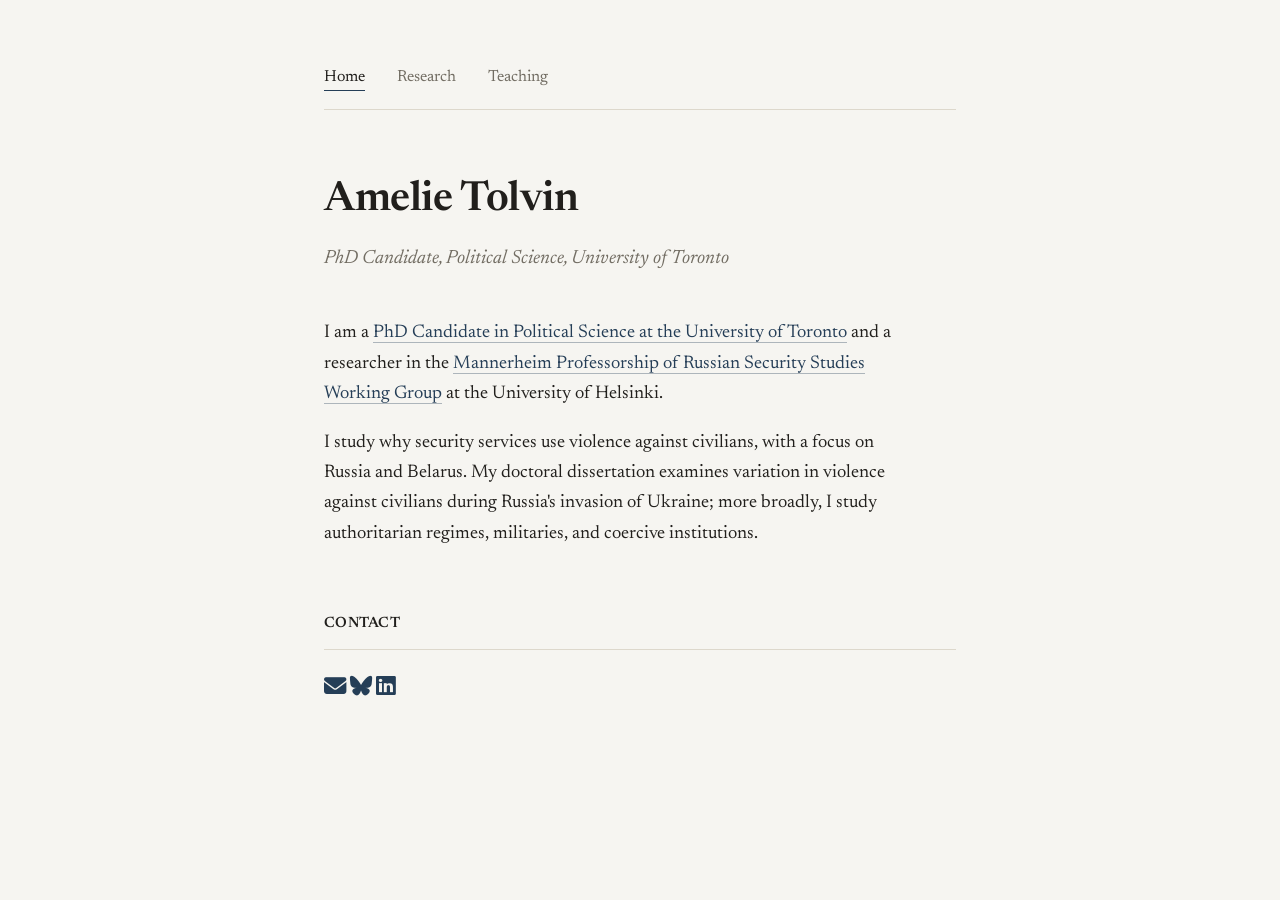
==== index.html @ df2ebe45 "Update index.html" ====
<!DOCTYPE html>
<html lang="en">
<head>
  <meta charset="UTF-8">
  <meta name="viewport" content="width=device-width, initial-scale=1.0">
  <title>Amelie Tolvin</title>
  <link rel="stylesheet" href="https://cdnjs.cloudflare.com/ajax/libs/font-awesome/6.7.2/css/all.min.css">
  <link rel="preconnect" href="https://fonts.googleapis.com">
  <link rel="preconnect" href="https://fonts.gstatic.com" crossorigin>
  <link href="https://fonts.googleapis.com/css2?family=Newsreader:ital,wght@0,400;0,600;1,400&display=swap" rel="stylesheet">
  <link rel="stylesheet" href="style.css">
</head>
<body>
  <div class="wrap">

    <!-- ============ NAVIGATION ============ -->
    <nav>
      <a href="/" class="active">Home</a>
      <a href="research.html">Research</a>
      <a href="teaching.html">Teaching</a>
    </nav>

    <!-- ============ INTRO ============ -->
    <header>
      <h1>Amelie Tolvin</h1>
      <p class="tagline">PhD Candidate, Political Science, University of Toronto</p>
      <p>
        I am a <a href="https://www.politics.utoronto.ca/people/directories/graduate-students/amelie-tolvin">PhD Candidate in Political Science at the University of Toronto</a>
        and a researcher in the
        <a href="https://www.helsinki.fi/en/researchgroups/the-mannerheim-professorship-of-russian-security-studies-working-group">Mannerheim Professorship of Russian Security Studies Working Group</a> at the University of Helsinki.</p>

        <p>I study why security services use violence against civilians, with a focus on Russia and Belarus. My doctoral dissertation examines variation in violence against civilians during Russia's invasion of Ukraine; more broadly, I study authoritarian regimes, militaries, and coercive institutions.
      </p>
    </header>

    <!-- ============ CONTACT ============ -->
<section>
  <h2>contact</h2>
  <div class="contact-list">
    <a href="mailto:amelie.tolvin@mail.utoronto.ca" aria-label="Email"><i class="fa-solid fa-envelope"></i></a>
    <a href="https://bsky.app/profile/atolvin.bsky.social" aria-label="Bluesky"><i class="fa-brands fa-bluesky"></i></a>
    <a href="https://www.linkedin.com/in/amelietolvin/" aria-label="LinkedIn"><i class="fa-brands fa-linkedin"></i></a>
  </div>
</section>

  <script>
    document.getElementById('year').textContent = new Date().getFullYear();
  </script>
</body>
</html>
---- style.css ----
/* ------------------------------------------------------------
   COLORS & FONT — change these to reskin every page at once.
------------------------------------------------------------ */
:root {
  --bg: #f6f5f1;
  --ink: #211f1c;
  --muted: #726d63;
  --accent: #253e57;
  --line: #ddd8cc;
}

* { box-sizing: border-box; }

body {
  margin: 0;
  background: var(--bg);
  color: var(--ink);
  font-family: "Newsreader", Georgia, "Times New Roman", serif;
  font-size: 1.15rem;
  line-height: 1.65;
  -webkit-font-smoothing: antialiased;
}

.wrap {
  max-width: 680px;
  margin: 0 auto;
  padding: 4rem 1.5rem 6rem;
}

/* ---------------- Nav ---------------- */
nav {
  display: flex;
  gap: 2rem;
  margin-bottom: 3.5rem;
  padding-bottom: 1.1rem;
  border-bottom: 1px solid var(--line);
}

nav a {
  color: var(--muted);
  font-size: 1rem;
  border-bottom: none;
}

nav a.active {
  color: var(--ink);
  border-bottom: 1px solid var(--accent);
}

/* ---------------- Header / intro ---------------- */
header h1 {
  font-size: 2.6rem;
  font-weight: 600;
  letter-spacing: -0.01em;
  margin: 0 0 0.5rem;
}

header p.tagline {
  font-style: italic;
  color: var(--muted);
  font-size: 1.2rem;
  margin: 0 0 2.75rem;
}

header p {
  max-width: 60ch;
}

/* ---------------- Section headings ----------------
   Small caps instead of tracked uppercase — reads as a
   scholarly section label without the generic "AI eyebrow"
   look of letter-spaced all-caps text. */
h2 {
  font-variant: small-caps;
  letter-spacing: 0.02em;
  font-size: 1.35rem;
  font-weight: 600;
  color: var(--ink);
  border-bottom: 1px solid var(--line);
  padding-bottom: 0.5rem;
  margin: 3.5rem 0 1.3rem;
}

/* ---------------- Links ---------------- */
a {
  color: var(--accent);
  text-decoration: none;
  border-bottom: 1px solid rgba(37, 62, 87, 0.35);
}

a:hover, a:focus {
  border-bottom-color: var(--accent);
}

/* ---------------- Item list (research / publications) ---------------- */
.item {
  margin-bottom: 1.75rem;
  max-width: 60ch;
}

.item h3 {
  margin: 0 0 0.25rem;
  font-size: 1.15rem;
  font-weight: 600;
}

.item p {
  margin: 0;
  color: var(--muted);
  font-size: 1rem;
}

/* ---------------- Contact links ---------------- */
.contact-list a {
  border-bottom: none;
  font-size: 1.4rem;
}

.contact-list a:hover {
  opacity: 0.7;
}
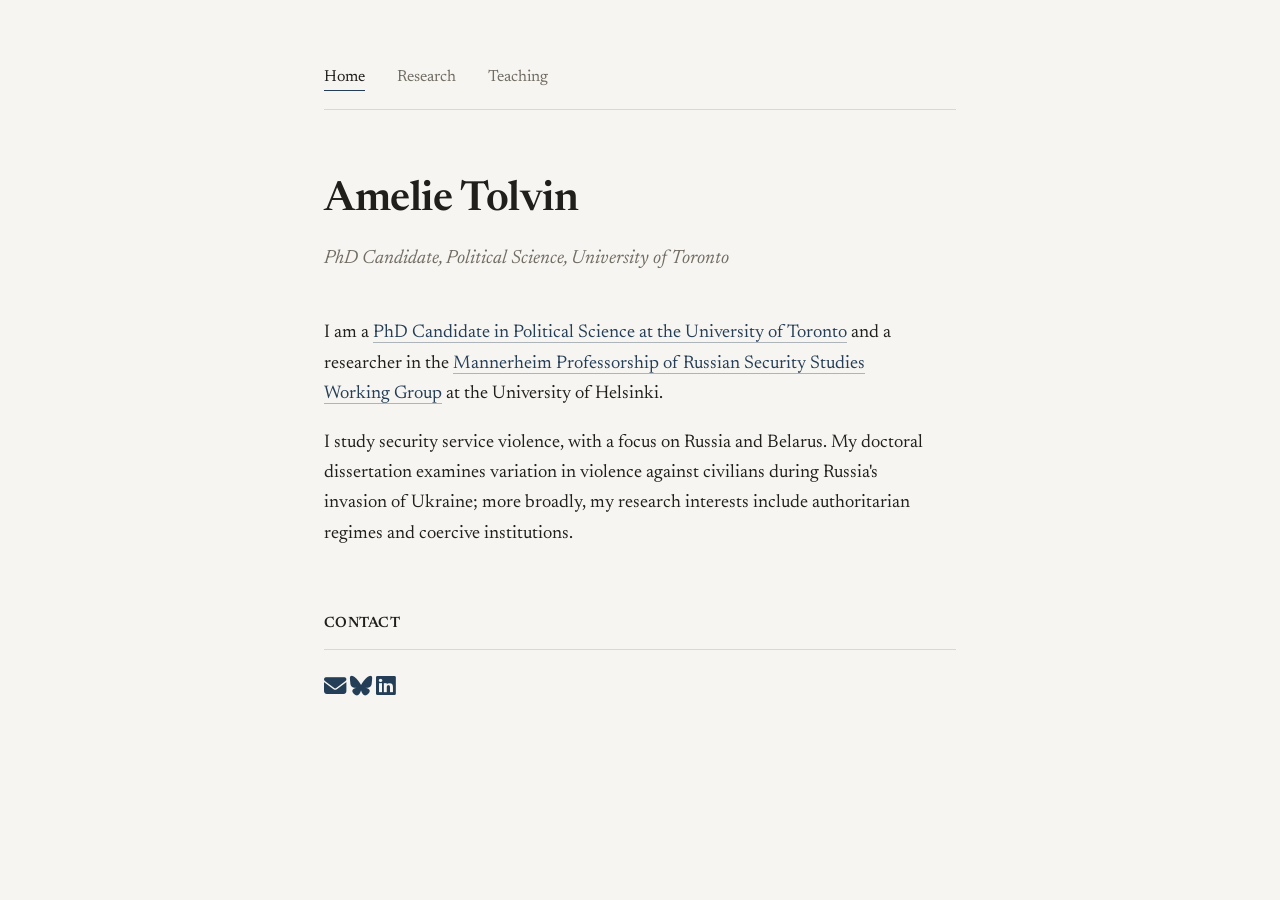
==== commit 4ac0baab: "Update index.html" ====
--- a/index.html
+++ b/index.html
@@ -29,7 +29,7 @@
         and a researcher in the
         <a href="https://www.helsinki.fi/en/researchgroups/the-mannerheim-professorship-of-russian-security-studies-working-group">Mannerheim Professorship of Russian Security Studies Working Group</a> at the University of Helsinki.</p>
 
-        <p>I study why security services use violence against civilians, with a focus on Russia and Belarus. My doctoral dissertation examines variation in violence against civilians during Russia's invasion of Ukraine; more broadly, I study authoritarian regimes, militaries, and coercive institutions.
+        <p>I study security service violence, with a focus on Russia and Belarus. My doctoral dissertation examines variation in violence against civilians during Russia's invasion of Ukraine; more broadly, my research interests include authoritarian regimes and coercive institutions.
       </p>
     </header>
 
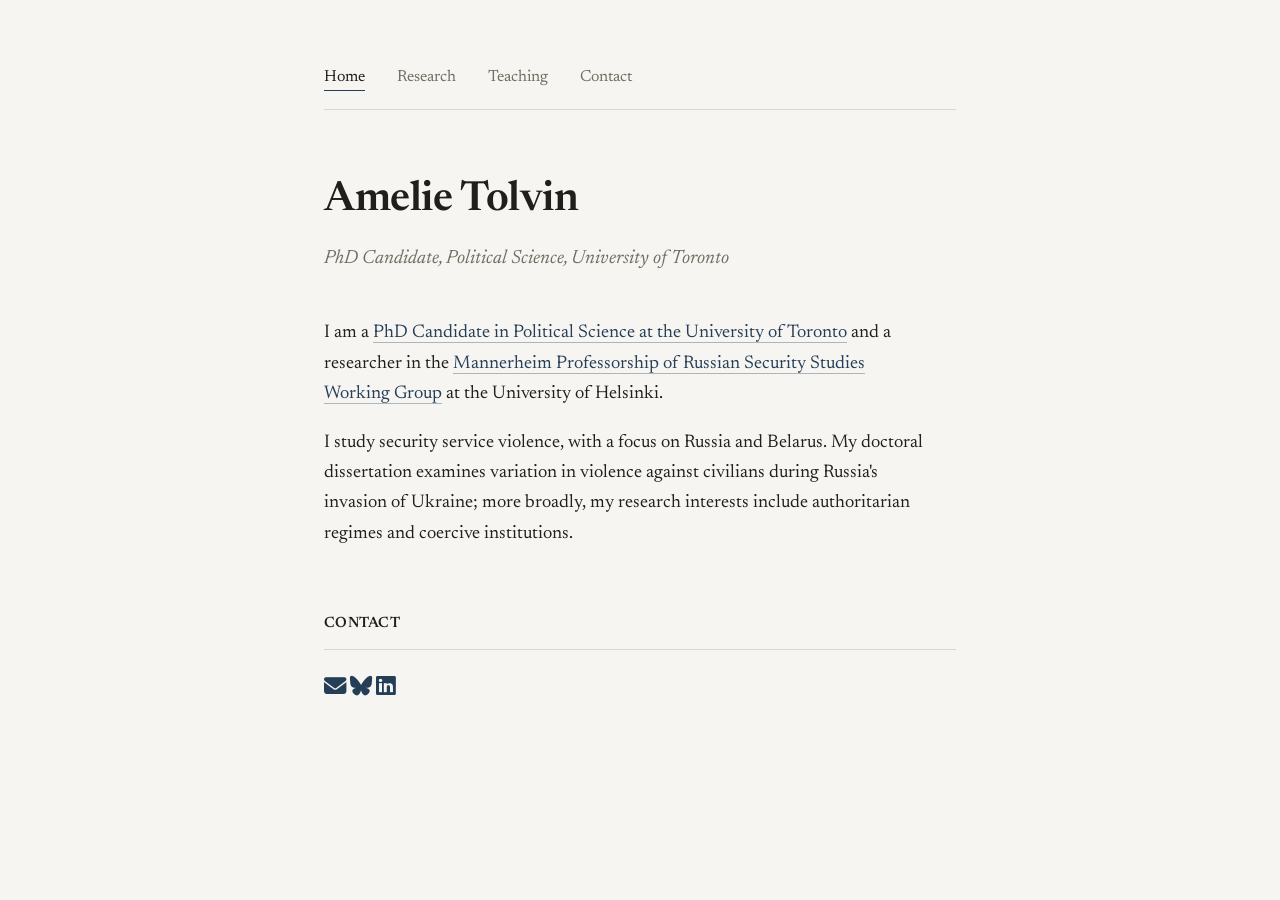
==== commit e8e06e46: "Update index.html" ====
--- a/index.html
+++ b/index.html
@@ -18,6 +18,7 @@
       <a href="/" class="active">Home</a>
       <a href="research.html">Research</a>
       <a href="teaching.html">Teaching</a>
+      <a href="contact.html">Contact</a>
     </nav>
 
     <!-- ============ INTRO ============ -->
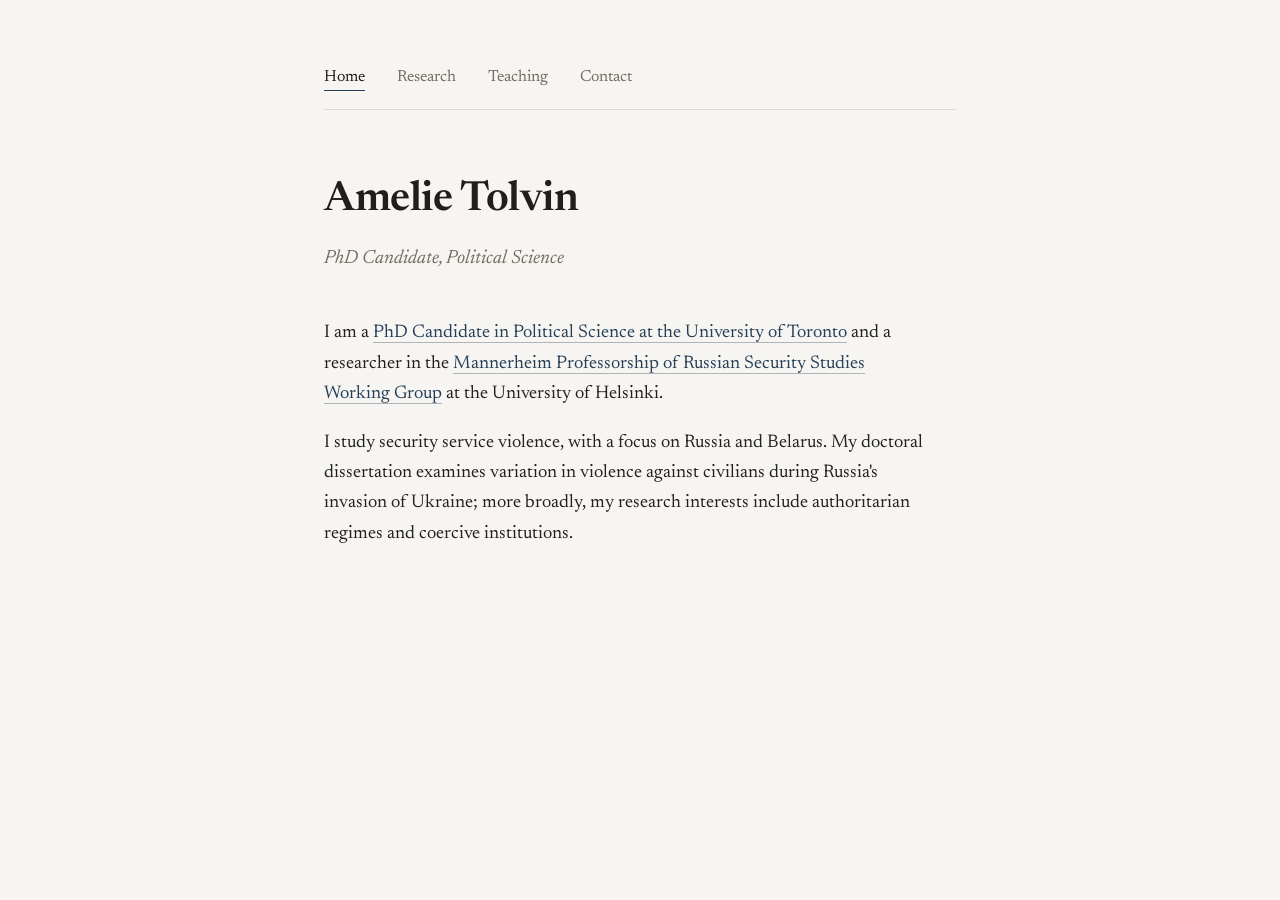
==== commit f77eb83b: "Update index.html" ====
--- a/index.html
+++ b/index.html
@@ -24,7 +24,7 @@
     <!-- ============ INTRO ============ -->
     <header>
       <h1>Amelie Tolvin</h1>
-      <p class="tagline">PhD Candidate, Political Science, University of Toronto</p>
+      <p class="tagline">PhD Candidate, Political Science</p>
       <p>
         I am a <a href="https://www.politics.utoronto.ca/people/directories/graduate-students/amelie-tolvin">PhD Candidate in Political Science at the University of Toronto</a>
         and a researcher in the
@@ -34,18 +34,5 @@
       </p>
     </header>
 
-    <!-- ============ CONTACT ============ -->
-<section>
-  <h2>contact</h2>
-  <div class="contact-list">
-    <a href="mailto:amelie.tolvin@mail.utoronto.ca" aria-label="Email"><i class="fa-solid fa-envelope"></i></a>
-    <a href="https://bsky.app/profile/atolvin.bsky.social" aria-label="Bluesky"><i class="fa-brands fa-bluesky"></i></a>
-    <a href="https://www.linkedin.com/in/amelietolvin/" aria-label="LinkedIn"><i class="fa-brands fa-linkedin"></i></a>
-  </div>
-</section>
-
-  <script>
-    document.getElementById('year').textContent = new Date().getFullYear();
-  </script>
 </body>
 </html>
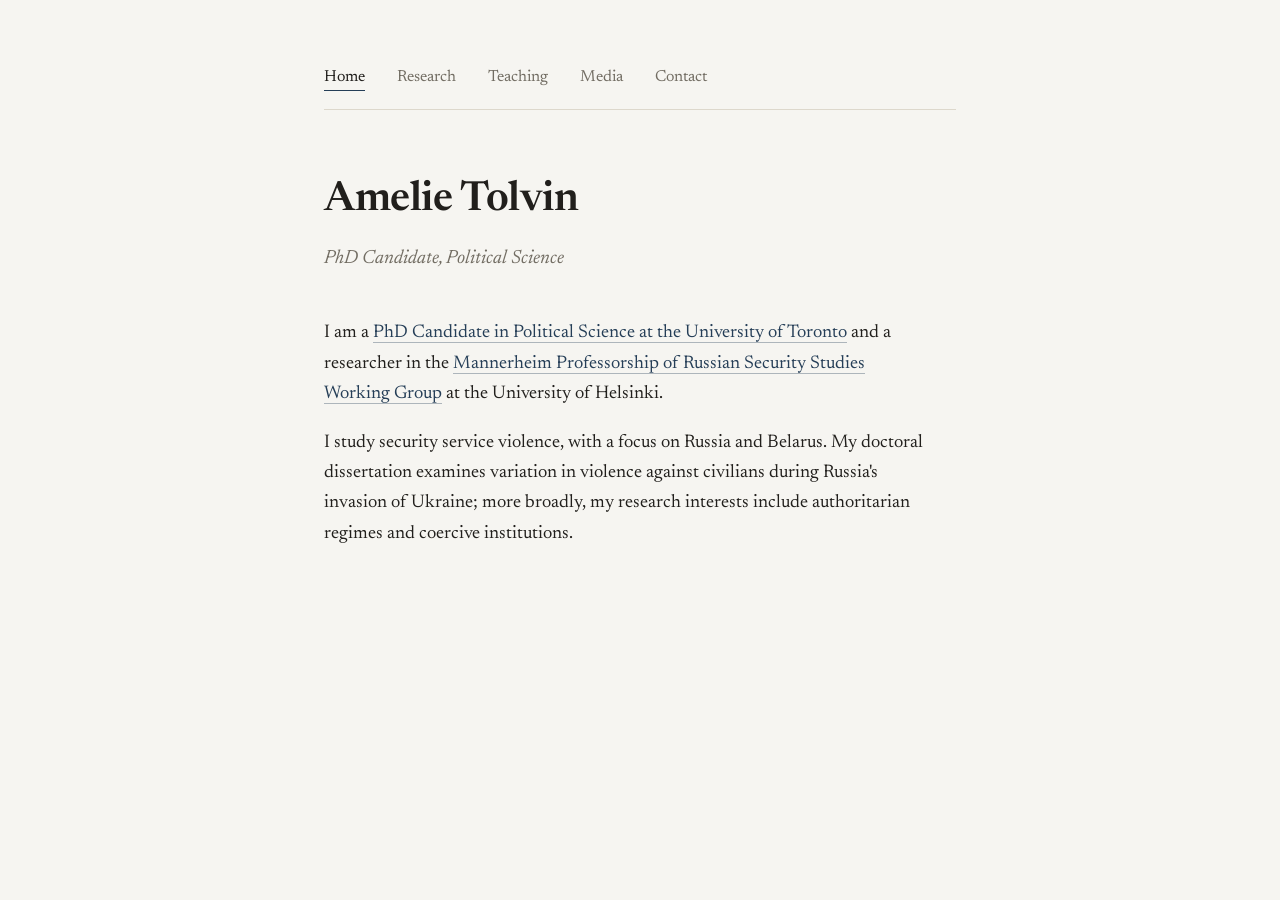
==== commit 16137a2b: "Update index.html" ====
--- a/index.html
+++ b/index.html
@@ -18,6 +18,7 @@
       <a href="/" class="active">Home</a>
       <a href="research.html">Research</a>
       <a href="teaching.html">Teaching</a>
+      <a href="media.html">Media</a>
       <a href="contact.html">Contact</a>
     </nav>
 
--- a/style.css
+++ b/style.css
@@ -111,11 +111,29 @@
 }
 
 /* ---------------- Contact links ---------------- */
+.contact-list {
+  display: flex;
+  flex-wrap: wrap;
+  gap: 0.75rem;
+}
+
 .contact-list a {
-  border-bottom: none;
-  font-size: 1.4rem;
+  display: inline-block;
+  padding: 0.55rem 1.2rem;
+  border: 1px solid var(--line);
+  border-radius: 6px;
+  font-size: 1rem;
+  transition: border-color 0.15s ease, background-color 0.15s ease;
 }
 
 .contact-list a:hover {
-  opacity: 0.7;
+  border-color: var(--accent);
+  background-color: rgba(37, 62, 87, 0.05);
 }
+
+footer {
+  margin-top: 5rem;
+  color: var(--muted);
+  font-size: 0.9rem;
+  font-style: italic;
+}
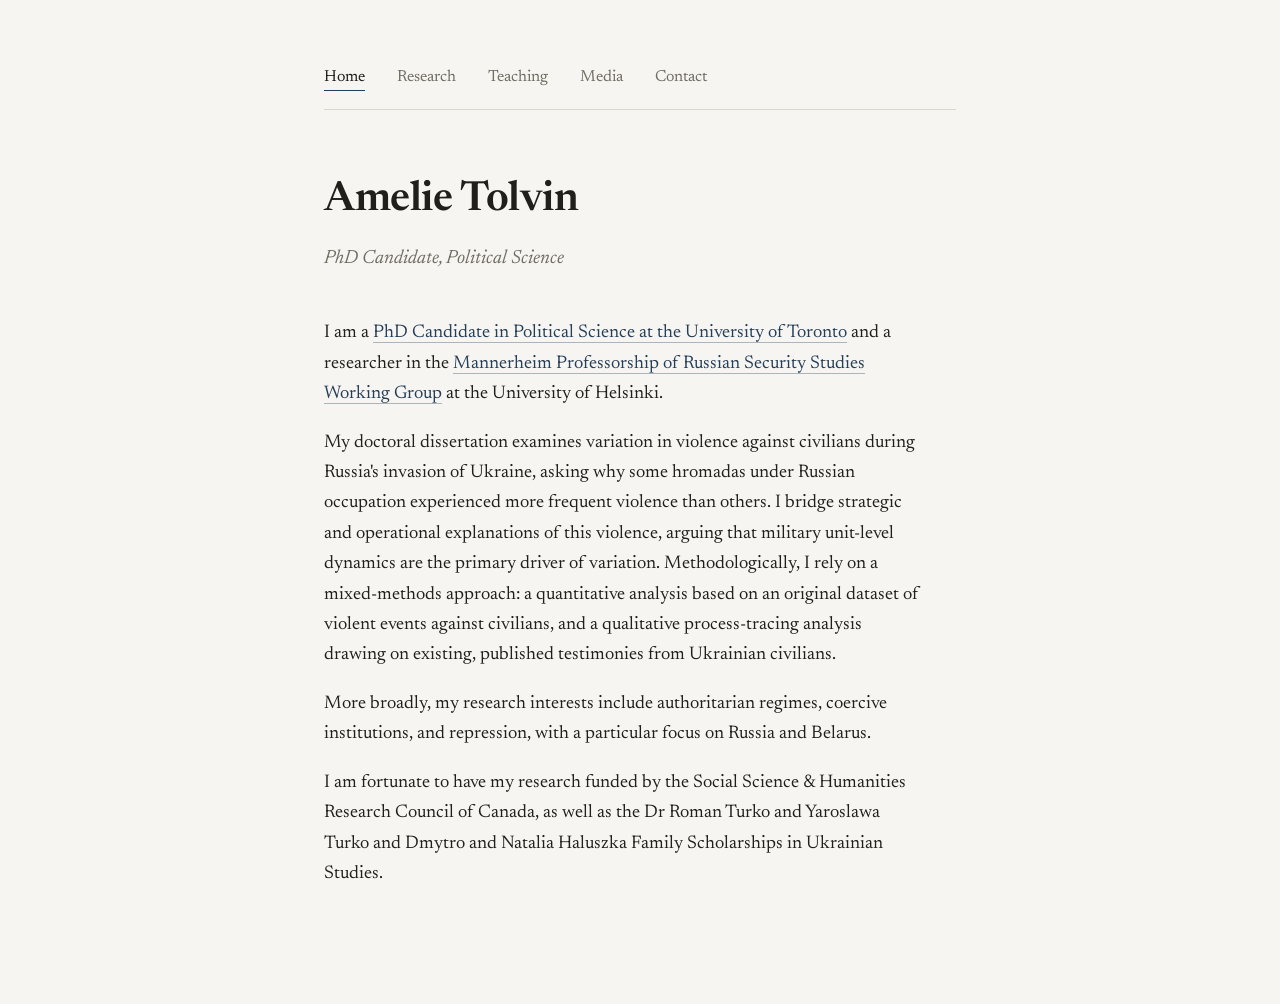
==== commit 6474e070: "Update index.html" ====
--- a/index.html
+++ b/index.html
@@ -31,8 +31,11 @@
         and a researcher in the
         <a href="https://www.helsinki.fi/en/researchgroups/the-mannerheim-professorship-of-russian-security-studies-working-group">Mannerheim Professorship of Russian Security Studies Working Group</a> at the University of Helsinki.</p>
 
-        <p>I study security service violence, with a focus on Russia and Belarus. My doctoral dissertation examines variation in violence against civilians during Russia's invasion of Ukraine; more broadly, my research interests include authoritarian regimes and coercive institutions.
-      </p>
+        <p>My doctoral dissertation examines variation in violence against civilians during Russia's invasion of Ukraine, asking why some hromadas under Russian occupation experienced more frequent violence than others. I bridge strategic and operational explanations of this violence, arguing that military unit-level dynamics are the primary driver of variation. Methodologically, I rely on a mixed-methods approach: a quantitative analysis based on an original dataset of violent events against civilians, and a qualitative process-tracing analysis drawing on existing, published testimonies from Ukrainian civilians.</p>
+          
+          <p>More broadly, my research interests include authoritarian regimes, coercive institutions, and repression, with a particular focus on Russia and Belarus.</p>
+
+      <p>I am fortunate to have my research funded by the Social Science & Humanities Research Council of Canada, as well as the Dr Roman Turko and Yaroslawa Turko and Dmytro and Natalia Haluszka Family Scholarships in Ukrainian Studies.</p>
     </header>
 
 </body>
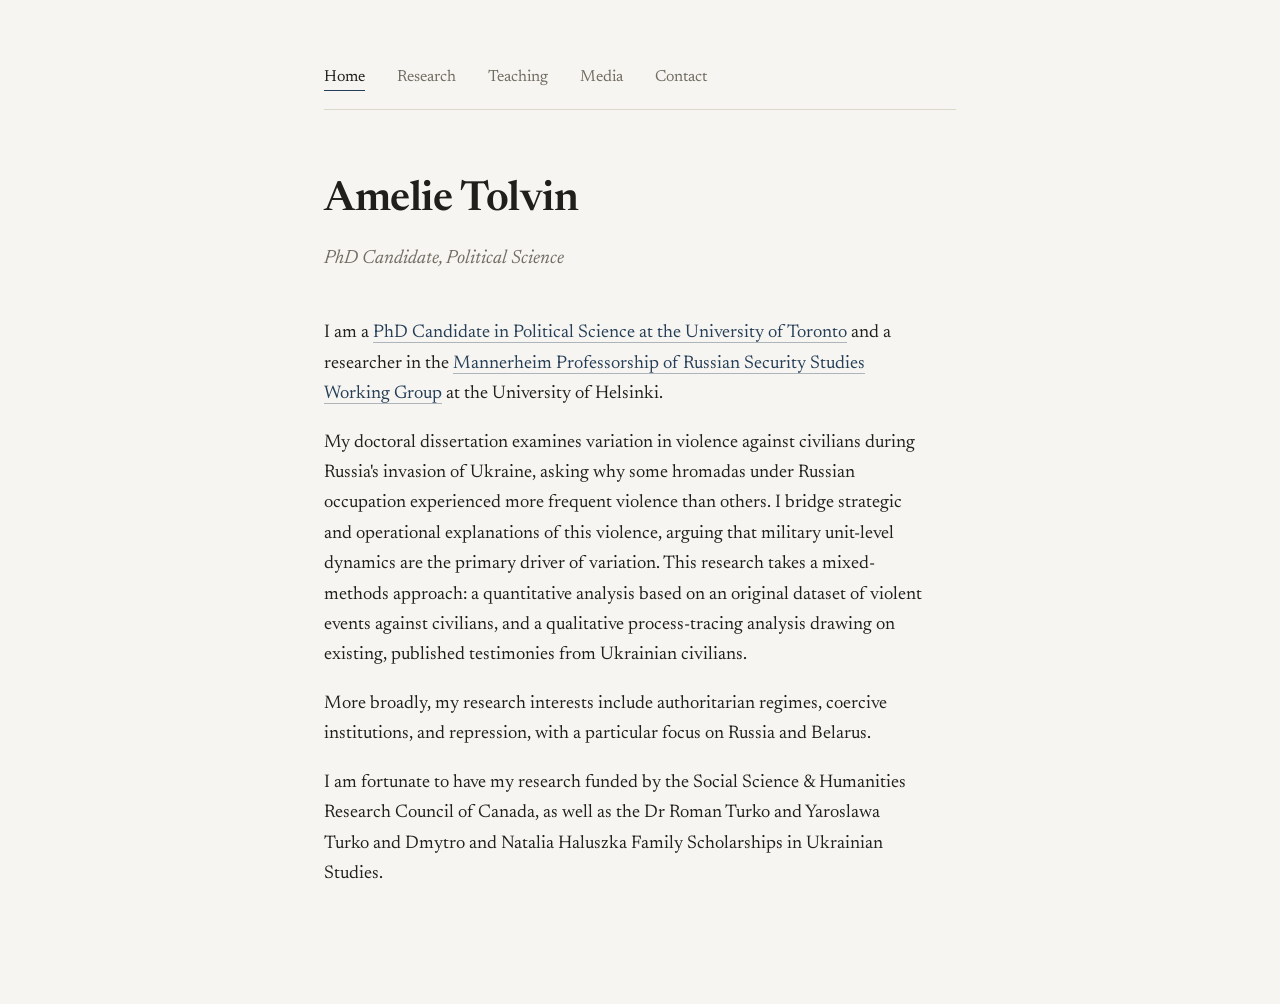
==== commit 137d345a: "Update index.html" ====
--- a/index.html
+++ b/index.html
@@ -31,9 +31,9 @@
         and a researcher in the
         <a href="https://www.helsinki.fi/en/researchgroups/the-mannerheim-professorship-of-russian-security-studies-working-group">Mannerheim Professorship of Russian Security Studies Working Group</a> at the University of Helsinki.</p>
 
-        <p>My doctoral dissertation examines variation in violence against civilians during Russia's invasion of Ukraine, asking why some hromadas under Russian occupation experienced more frequent violence than others. I bridge strategic and operational explanations of this violence, arguing that military unit-level dynamics are the primary driver of variation. Methodologically, I rely on a mixed-methods approach: a quantitative analysis based on an original dataset of violent events against civilians, and a qualitative process-tracing analysis drawing on existing, published testimonies from Ukrainian civilians.</p>
+      <p>My doctoral dissertation examines variation in violence against civilians during Russia's invasion of Ukraine, asking why some hromadas under Russian occupation experienced more frequent violence than others. I bridge strategic and operational explanations of this violence, arguing that military unit-level dynamics are the primary driver of variation. This research takes a mixed-methods approach: a quantitative analysis based on an original dataset of violent events against civilians, and a qualitative process-tracing analysis drawing on existing, published testimonies from Ukrainian civilians.</p>
           
-          <p>More broadly, my research interests include authoritarian regimes, coercive institutions, and repression, with a particular focus on Russia and Belarus.</p>
+      <p>More broadly, my research interests include authoritarian regimes, coercive institutions, and repression, with a particular focus on Russia and Belarus.</p>
 
       <p>I am fortunate to have my research funded by the Social Science & Humanities Research Council of Canada, as well as the Dr Roman Turko and Yaroslawa Turko and Dmytro and Natalia Haluszka Family Scholarships in Ukrainian Studies.</p>
     </header>
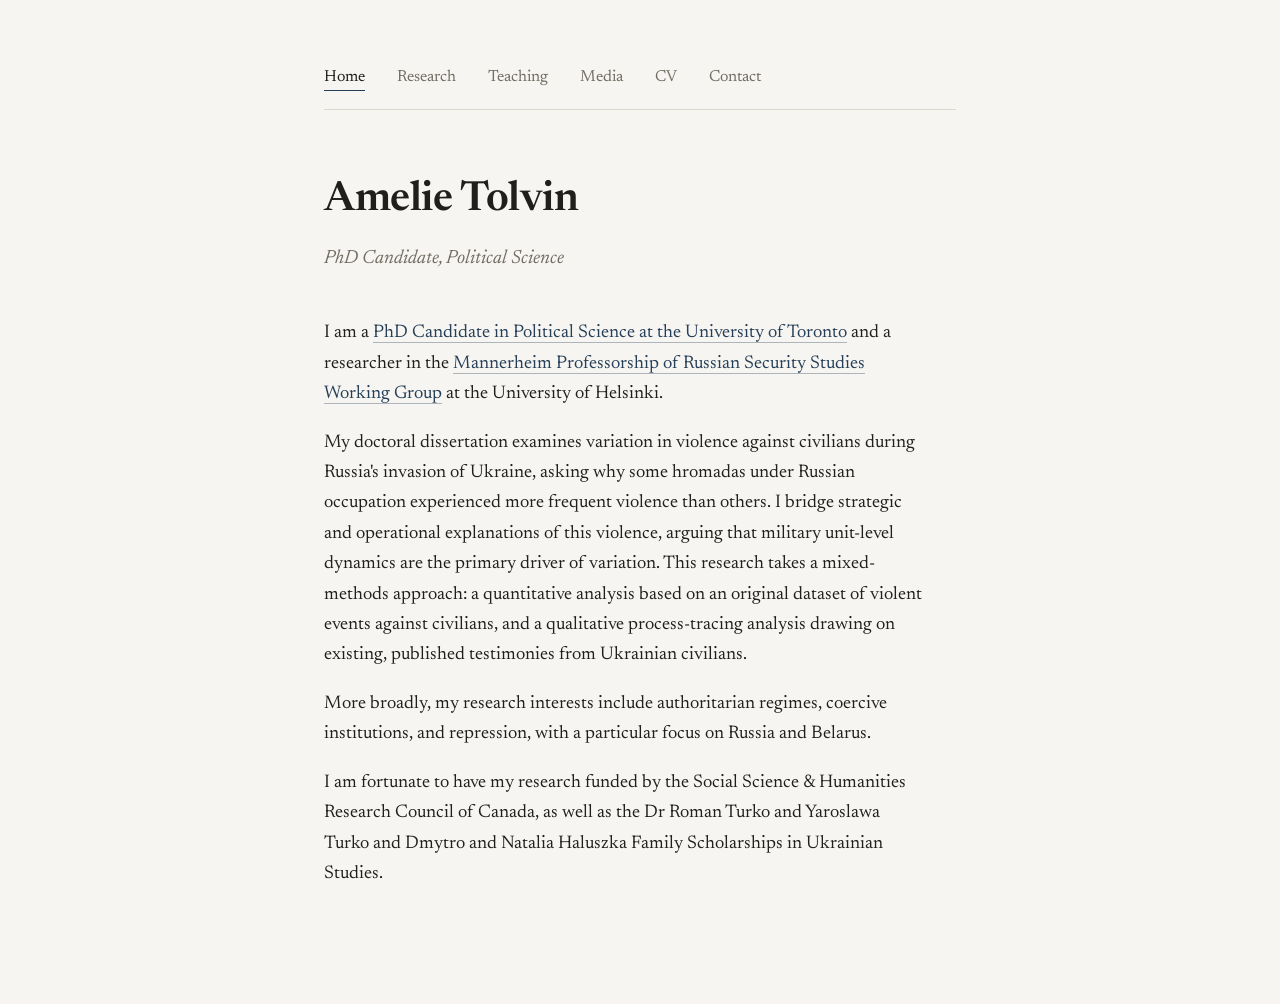
==== commit 4ff7f7cf: "Update index.html" ====
--- a/index.html
+++ b/index.html
@@ -19,6 +19,7 @@
       <a href="research.html">Research</a>
       <a href="teaching.html">Teaching</a>
       <a href="media.html">Media</a>
+      <a href="cv.html">CV</a>
       <a href="contact.html">Contact</a>
     </nav>
 
